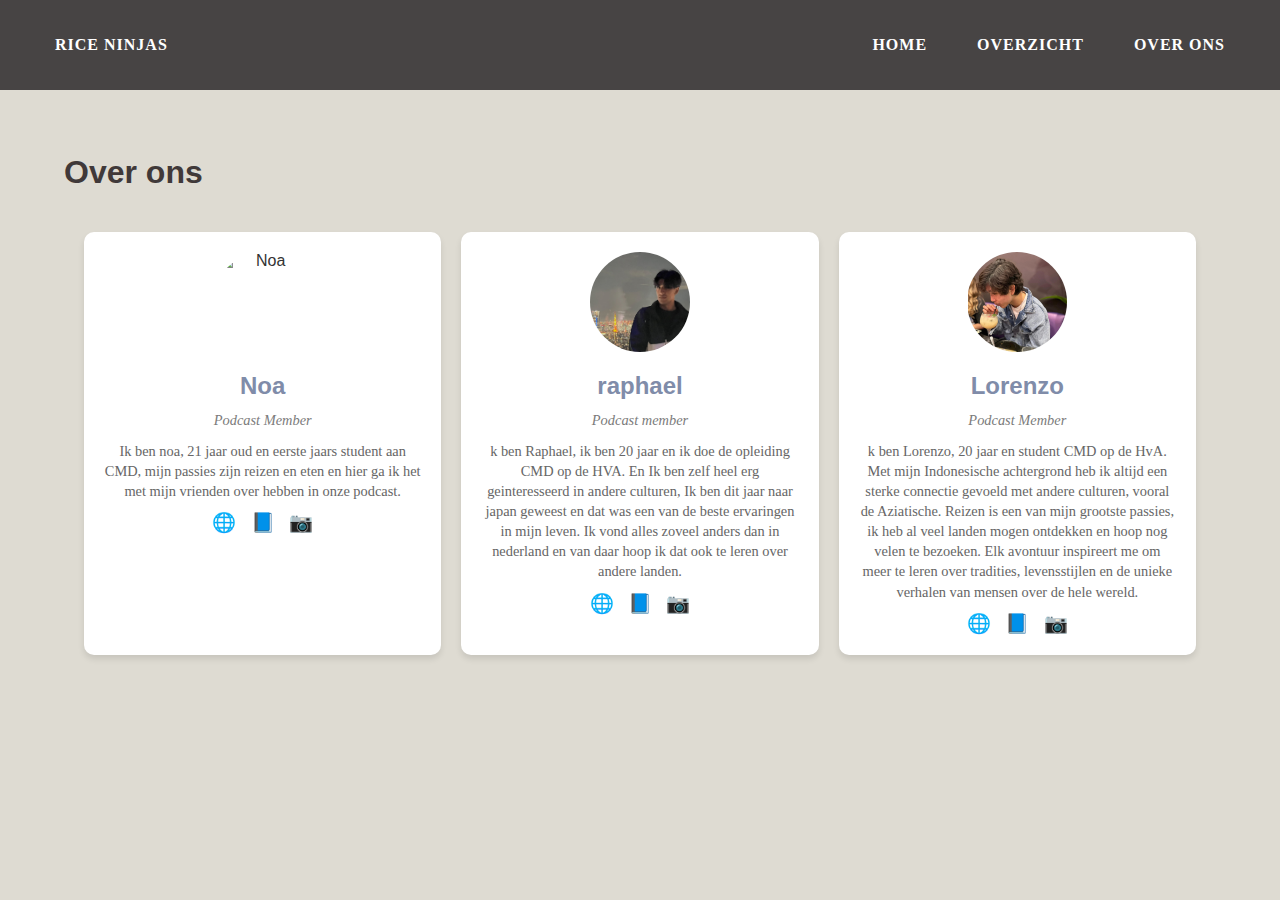
==== over-ons.html @ f48d40db "Add files via upload" ====
<!DOCTYPE html>
<html lang="en">
  <head>
    <meta charset="UTF-8">
    <meta name="viewport" content="width=device-width, initial-scale=1.0">
    <title>Over Ons</title>
    <link rel="stylesheet" href="style.css">
  </head>
  <body>
    <header>
      <ul class="nav-links">
        <li class="brand"><a href="index.html">RICE NINJAS</a></li>
        <li><a href="index.html">Home</a></li>
        <li><a href="overzicht.html">Overzicht</a></li>
        <li><a href="over-ons.html">Over ons</a></li>
      </ul>
    </header>
    <main>
      <h1>Over ons</h1>
      <body>
        <div class="team-container">
            <div class="team-grid">
                <!-- Team Member 1 -->
                <div class="team-member">
                    <div class="image">
                        <img src="images/noa.png" alt="Noa" class="round-image">
                    </div>
                    <h2>Noa</h2>
                    <p class="role">Podcast Member</p>
                    <p>Ik ben noa, 21 jaar oud en eerste jaars student aan CMD, mijn passies zijn reizen en eten en hier ga ik het met mijn vrienden over hebben in onze podcast.</p>
                    <div class="socials">
                        <a href="#">🌐</a>
                        <a href="#">📘</a>
                        <a href="#">📷</a>
                    </div>
                </div>
                <!-- Team Member 2 -->
                <div class="team-member">
                    <div class="image">
                        <img src="images/Raphael.png" alt="Noa" class="round-image">
                    </div>
                    <h2>raphael</h2>
                    <p class="role">Podcast member</p>
                    <p>k ben Raphael, ik ben 20 jaar en ik doe de opleiding CMD op de HVA. En Ik ben zelf heel erg geinteresseerd in andere culturen, Ik ben dit jaar naar japan geweest en dat was een van de beste ervaringen in mijn leven. Ik vond alles zoveel anders dan in nederland en van daar hoop ik dat ook te leren over andere landen.</p>
                    <div class="socials">
                        <a href="#">🌐</a>
                        <a href="#">📘</a>
                        <a href="#">📷</a>
                    </div>
                </div>
                <!-- Team Member 3 -->
                <div class="team-member">
                    <div class="image">
                        <img src="images/Lorenzo.jpg" alt="Noa" class="round-image">
                    </div>
                    <h2>Lorenzo</h2>
                    <p class="role">Podcast Member</p>
                    <p>k ben Lorenzo, 20 jaar en student CMD op de HvA. Met mijn Indonesische achtergrond heb ik altijd een sterke connectie gevoeld met andere culturen, vooral de Aziatische. Reizen is een van mijn grootste passies, ik heb al veel landen mogen ontdekken en hoop nog velen te bezoeken. Elk avontuur inspireert me om meer te leren over tradities, levensstijlen en de unieke verhalen van mensen over de hele wereld.</p>
                    <div class="socials">
                        <a href="#">🌐</a>
                        <a href="#">📘</a>
                        <a href="#">📷</a>
                    </div>
                </div>
            </div>
        </div>
    </body>
    </main>
  </body>
</html>
---- style.css ----
@import url("https://fonts.googleapis.com/css2?family=Bebas+Neue&display=swap");

/* General Body Styles */
body {
  font-family: Arial, sans-serif;
  margin: 0 auto;
  max-width: 100vw;
  background-color: #dedbd2;
  color: #333;
}
main {
  margin: 5%;
}

/* Navbar */
header {
  background-color: #474444;
  padding: 20px 40px;
  position: sticky;
  top: 0;
  z-index: 1000;
}

.logo {
  font-size: 24px;
  font-weight: bold;
  color: #e50914;
}

.nav-links {
  list-style: none;
  padding: 0;
  display: flex;
  justify-content: space-between;
  align-items: center;
  gap: 20px;
}

.nav-links .brand {
  margin-right: auto;
}

.nav-links a {
  font-family: 'Times New Roman', Times, serif;
  font-weight: bold;
  text-decoration: none;
  color: #fff;
  padding: 10px 15px;
  text-transform: uppercase;
  letter-spacing: 1px;
  border-radius: 3px;
  transition: background-color 0.3s;
}

.nav-links a:hover {
  background-color: #0056b3;
}

/* Heading Styles */
h1 {
  font-family: Helvetica Neue, sans-serif;
  color: rgb(64, 57, 57);
}

h2 {
  font-size: 1.5rem;
  margin-bottom: 10px;
  color: rgb(128, 140, 169);
}

/* Paragraph Styles */
p {
  font-family: Georgia, "Times New Roman", Times, serif;
  font-size: 0.9rem;
  color: rgb(51, 53, 52);
  margin-bottom: 15px;
  line-height: 1.4em;
}

/* Role Styling */
.role {
  color: #7b7b7b;
  font-style: italic;
  margin-bottom: 10px;
}

/* Social Media Links */
.socials a {
  margin: 0 5px;
  text-decoration: none;
  font-size: 1.2rem;
  color: #333;
}

.socials a:hover {
  color: #007bff;
}

/* Team Section */
.team-container {
  max-width: 1200px;
  margin: 0 auto;
  padding: 20px;
  text-align: center;
}

.team-grid {
  display: grid;
  grid-template-columns: repeat(auto-fit, minmax(250px, 1fr));
  gap: 20px;
}

.team-member {
  background: #fff;
  border-radius: 10px;
  padding: 20px;
  box-shadow: 0 4px 6px rgba(0, 0, 0, 0.1);
  text-align: center;
}

.image {
  width: 100px;
  height: 100px;
  margin: 0 auto 15px;
  border-radius: 50%;
  overflow: hidden;
  display: flex;
  justify-content: center;
  align-items: center;
}

.round-image {
  width: 100%;
  height: 100%;
  object-fit: cover;
  display: block;
}
/* Overzicht Episodes */
.episodes {
  max-width: 800px;
  margin: 0;
  padding: 0%;
}

.episode {
  display: flex;
  background: #fff;
  border: 1px solid #ddd;
  border-radius: 8px;
  margin-bottom: 20px;
  overflow: hidden;
  box-shadow: 0 2px 4px rgba(0, 0, 0, 0.1);
}

.episode img {
  padding-top: 2%;
  padding-left: 2%;
  width: 120px;
  height: 120px;
  object-fit: cover;
}

.content {
  padding: 15px;
  display: flex;
  flex-direction: column;
  justify-content: space-between;
}

h3 {
  font-size: 1.2em;
  margin: 0 0 10px;
  color: #333;
}

p {
  font-size: 0.9em;
  margin: 0 0 10px;
  color: #666;
}

.date {
  font-size: 0.8em;
  color: #999;
}

button {
  align-self: flex-start;
  background-color: #474444;
  color: #fff;
  border: none;
  border-radius: 4px;
  padding: 8px 12px;
  cursor: pointer;
  font-size: 0.9em;
}

button:hover {
  background-color: #0056b3;
}
/* Image Styling in Main Section */
main img {
  border: 4px dotted rgb(255, 255, 255);
}

/* Image Styling in Footer Section */
footer img {
  border: 4px dotted rgb(182, 190, 208);
  padding: 1em 5em;
}

/* Test Class Example */
.podcasttest {
  color: rgb(182, 190, 208);
}
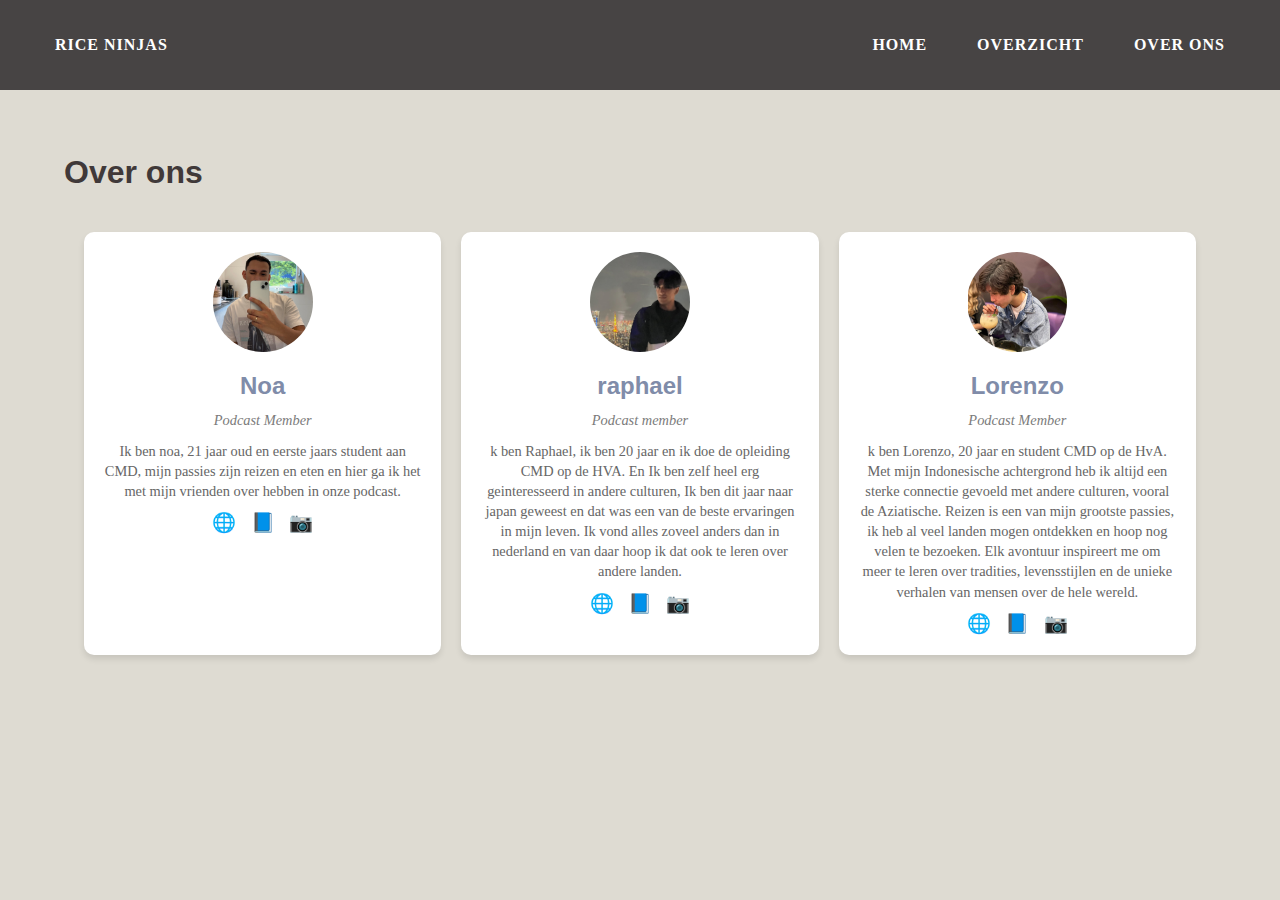
==== commit 9ec748cd: "Update over-ons.html" ====
--- a/over-ons.html
+++ b/over-ons.html
@@ -23,7 +23,7 @@
                 <!-- Team Member 1 -->
                 <div class="team-member">
                     <div class="image">
-                        <img src="images/noa.png" alt="Noa" class="round-image">
+                        <img src="images/noa.jpeg" alt="Noa" class="round-image">
                     </div>
                     <h2>Noa</h2>
                     <p class="role">Podcast Member</p>
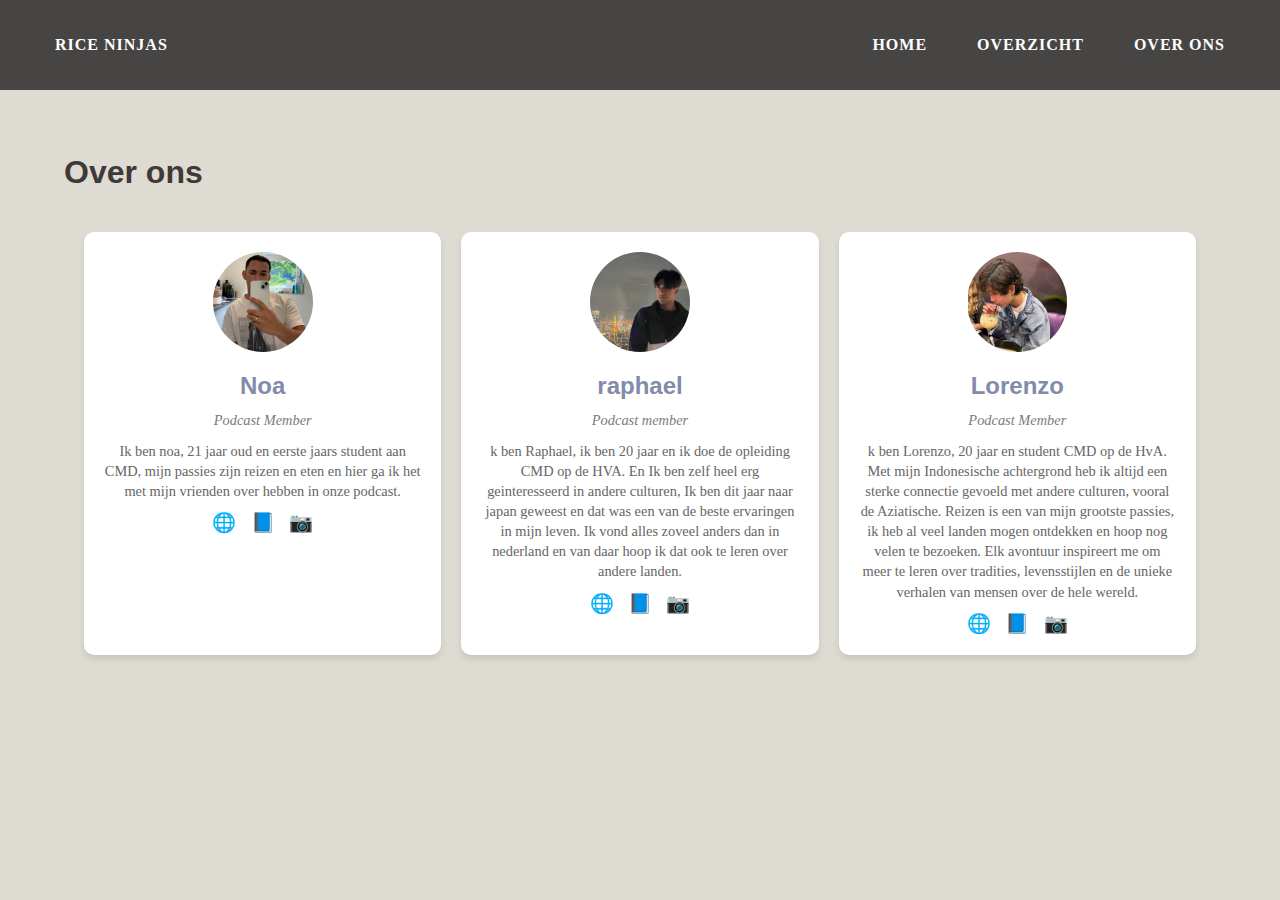
==== commit 23155970: "Update over-ons.html" ====
--- a/over-ons.html
+++ b/over-ons.html
@@ -23,7 +23,7 @@
                 <!-- Team Member 1 -->
                 <div class="team-member">
                     <div class="image">
-                        <img src="images/noa.jpeg" alt="Noa" class="round-image">
+                        <img src="images/noa.png" alt="Noa" class="round-image">
                     </div>
                     <h2>Noa</h2>
                     <p class="role">Podcast Member</p>
